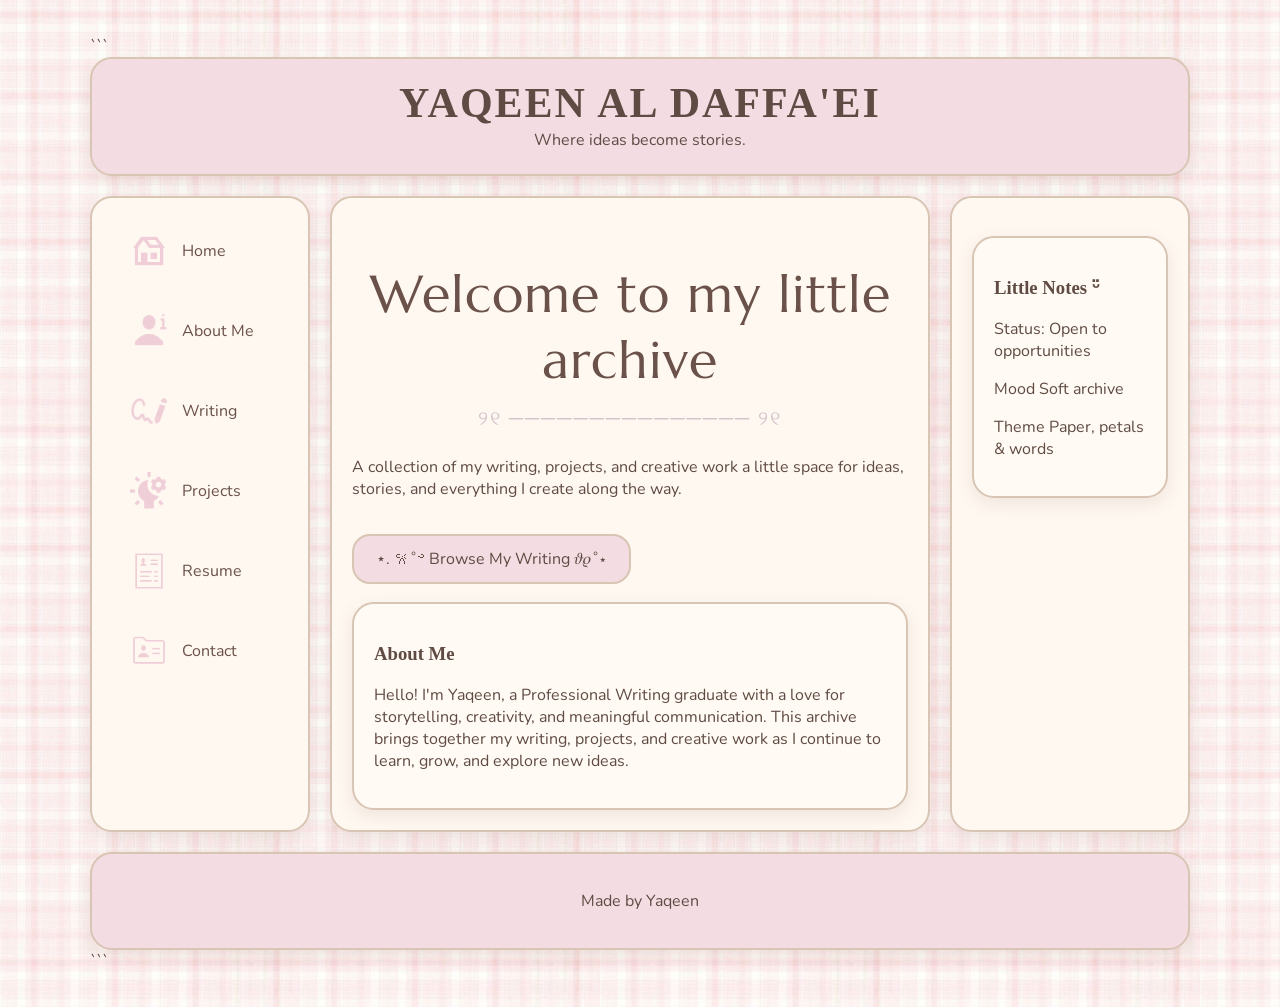
==== index.html @ eaf795b6 "Polish homepage content" ====
<!DOCTYPE html>

<html lang="en">
<head>
  <meta charset="UTF-8">
  <meta name="viewport" content="width=device-width, initial-scale=1.0">
  <title>Yaqeen's Archive</title>
 <link rel="stylesheet" href="style.css?v=9999">
<link rel="icon" type="image/png" href="icons/favicon.png?v=2">
</head>

<body>
  <div id="container">

```
<header>
  <h1>YAQEEN AL DAFFA'EI</h1>
  <p>Where ideas become stories.</p>
</header>

<div id="layout">

  <nav>

  <a href="index.html" class="nav-card">
  <img src="icons/home.png" alt="Home">
  <span>Home</span>
</a>

<a href="index.html#about" class="nav-card">
  <img src="icons/about.png" alt="About Me">
  <span>About Me</span>
</a>

<a href="writing.html" class="nav-card">
  <img src="icons/writing.png" alt="Writing">
  <span>Writing</span>
</a>

<a href="projects.html" class="nav-card">
  <img src="icons/projects.png" alt="Projects">
  <span>Projects</span>
</a>

<a href="resume.html" class="nav-card">
  <img src="icons/cv.png" alt="Resume">
  <span>Resume</span>
</a>

<a href="contact.html" class="nav-card">
  <img src="icons/contact.png" alt="Contact">
  <span>Contact</span>
</a>

</nav>

  <main>
    <section class="hero" id="home">
   <h2 class="fade-title">Welcome to my little archive</h2>
<p class="divider">୨୧ ─────────────── ୨୧</p>

      <p class="fade-text">
  A collection of my writing, projects, and creative work a little space for ideas, stories, and everything I create along the way.
</p>

     <a href="writing.html" class="main-button fade-button">⋆. 𐙚˚࿔ Browse My Writing 𝜗𝜚˚⋆</a>
    </section>

    <section class="card" id="about">
      <h3>About Me</h3>
      <p>
  Hello! I'm Yaqeen, a Professional Writing graduate with a love for storytelling, creativity, and meaningful communication. This archive brings together my writing, projects, and creative work as I continue to learn, grow, and explore new ideas.
</p>
    </section>
  </main>

  <aside>
  <div class="card">
<h3>Little Notes ᵕ̈</h3>
      <p>Status: Open to opportunities</p>

      <p>Mood
Soft archive</p>

      <p>Theme
Paper, petals & words</p>
    </div>
  </aside>

</div>

<footer>
  <p>Made by Yaqeen</p>
</footer>
```

  </div>
</body>
</html>
---- style.css ----
/* CSS is how you can add style to your website, such as colors, fonts, and positioning of your
   HTML content. To learn how to do something, just try searching Google for questions like
   "how to change link color." */
@import url('https://fonts.googleapis.com/css2?family=Marcellus&family=Nunito:wght@400;600;700&display=swap');
body {
  margin: 0;
 background-image: url("icons/background.jpg");
  background-repeat: repeat;
  background-size: 300px;
  background-color: #fffaf7;
  font-family: "Nunito", sans-serif;
  color: #5f4b43;
}

header h1,
h2,
h3  {
  font-family: "Cormorant Garamond", serif;
}

#container {
  width: 1100px;
  margin: 35px auto;
}

header, nav, main, aside, footer, .card {
background: #fff8f1;
  border: 2px solid #d8c5b4;
  border-radius: 22px;
  padding: 20px;
  box-shadow: 0 6px 18px rgba(120, 90, 70, 0.12);
}

header {
  text-align: center;
  background: #f4dce3;
  margin-bottom: 20px;
}

header h1 {
  margin: 0;
  font-size: 42px;
  letter-spacing: 2px;
}

header p {
    max-width: 700px;
    margin: 0 auto;
    line-height: 1.7;
}

#layout {
  display: grid;
  grid-template-columns: 220px 1fr 240px;
  gap: 20px;
}

.nav-card {
  display: flex;
  align-items: center;
  gap: 14px;

  background: transparent;

  border-radius: 18px;

  padding: 14px 18px;
  margin-bottom: 14px;

  text-decoration: none;
  color: #6a5149;

  transition: all 0.25s ease;
}

.nav-card:hover {
  background: rgba(244, 220, 227, 0.45);
  transform: translateX(5px);
}

.nav-card img {
  width: 38px;
  height: 38px;
  object-fit: contain;
}

.nav-card span .nav-card span {
  font-size: 20px;
  font-weight: 600;
}
.hero h2 {
    font-family: "Marcellus", serif;
      font-size: 52px;
    font-weight: normal;
    color: #6A5149;
    text-align: center;
    letter-spacing: 1px;
    margin-bottom: 8px;
}

.typewriter {
  width: 260px;
  max-width: 90%;
  margin-top: 15px;
}

.books {
  width: 100%;
  border-radius: 18px;
  margin-bottom: 15px;
}

.card {
  margin-top: 18px;
  background: #fffaf3;
}

footer {
  margin-top: 20px;
  text-align: center;
  background: #f4dce3;
}

@media (max-width: 900px) {
  #container {
    width: 92%;
  }

  #layout {
    grid-template-columns: 1fr;
  }
}.main-button {
  display: inline-block;
  margin-top: 18px;
  padding: 12px 22px;
  background: #f4dce3;
  color: #5f4b43;
  text-decoration: none;
  border: 2px solid #d8c5b4;
  border-radius: 18px;
  transition: 0.3s;
}

.main-button:hover {
  background: #ead0d8;
  transform: translateY(-3px);
}
.divider {
    text-align: center;
  color: #D5C2CB;
    font-size: 20px;
    letter-spacing: 2px;
    margin: 12px 0 24px;
}
.page {
  max-width: 900px;
  margin: 0 auto;
  padding: 60px 30px;
}

.writing-card {
    background: #fffdfb;
    border: 2px solid #d8c5b4;
    border-radius: 28px;
    padding: 40px;
    margin: 20px auto;
    max-width: 700px;
    box-shadow: 0 8px 20px rgba(120,90,70,.08);
    transition: .3s;
}

.writing-card:hover {
    transform: translateY(-4px);
}
.section-title{
    font-size:30px;
    margin-bottom:25px;
    color:#5f4b43;
}

.writing-card h3 {
    font-family: "Cormorant Garamond", serif;
    font-size: 42px;
    margin-top: 0;
    margin-bottom: 18px;
    color: #5f4b43;
}


.writing-card p {
    font-size: 17px;
    line-height: 1.8;
    color: #6b5a53;
 max-width:520px;}

.writing-card a {
  display: inline-block;
  margin-top: 15px;
  padding: 12px 22px;
  background: #f4dce3;
  color: #5f4b43;
  text-decoration: none;
  border: 2px solid #d8c5b4;
  border-radius: 18px;
  transition: 0.3s;
}

.writing-card a:hover {
  background: #ead0d8;
  transform: translateY(-3px);
text-align: left;}

.read-button {
    display: inline-block;
    padding: 12px 24px;
    background: #f4dce3;
    color: #5f4b43;
    text-decoration: none;
    border: 2px solid #d8c5b4;
    border-radius: 18px;
    font-weight: 600;
    transition: .3s;
}

.read-button:hover {
    background: #ead0d8;
}
.button-wrap {
    text-align: center;
   margin-top:18px;
}
.project-cover{
    width:100%;
    max-height:320px;
    object-fit:cover;

    border-radius:18px;
    border:2px solid #d8c5b4;
    margin-bottom:22px;
}
/* Soft page fade-in */
body {
  animation: softFadeIn 0.8s ease;
}

@keyframes softFadeIn {
  from {
    opacity: 0;
    transform: translateY(8px);
  }

  to {
    opacity: 1;
    transform: translateY(0);
  }
}

/* Softer card movement */
.card,
.writing-card {
  transition: transform 0.3s ease, box-shadow 0.3s ease;
}

.card:hover,
.writing-card:hover {
  transform: translateY(-4px);
  box-shadow: 0 10px 24px rgba(120, 90, 70, 0.16);
}

/* Softer buttons */
.main-button,
.read-button {
  transition: transform 0.3s ease, background 0.3s ease;
}

.main-button:hover,
.read-button:hover {
  transform: translateY(-3px);
}
/* Homepage staged animation */

.fade-title{
    animation: fadeUp .8s ease forwards;
}

.fade-text{
    opacity:0;
    animation: fadeUp .8s ease forwards;
    animation-delay:.35s;
}

.fade-button{
    opacity:0;
    animation: fadeUp .8s ease forwards;
    animation-delay:.7s;
}

@keyframes fadeUp{

from{
opacity:0;
transform:translateY(15px);
}

to{
opacity:1;
transform:translateY(0);
}

}
/* Custom soft cursor */
body,
a,
button,
.nav-card,
.main-button,
.read-button {
    cursor: url("icons/cursor.png%20(2).png") 8 8, auto;
}

/* Contact page */
.contact-card {
  text-align: left;
}

.contact-card h3 {
  margin-bottom: 18px;
}

.contact-card > p {
  margin-bottom: 28px;
}

.contact-details {
  margin: 24px 0 30px;
}

.contact-label {
  margin: 0 0 6px;
  font-weight: 700;
}

.contact-email {
  margin: 0;
  font-weight: 600;
}

.contact-card .button-wrap {
  justify-content: flex-start;
}
.contact-link {
  color: #6b5148;
  font-weight: 600;
  text-decoration: none;
}

.contact-link:hover {
  text-decoration: underline;
}
.contact-link {
  cursor: pointer !important;
}
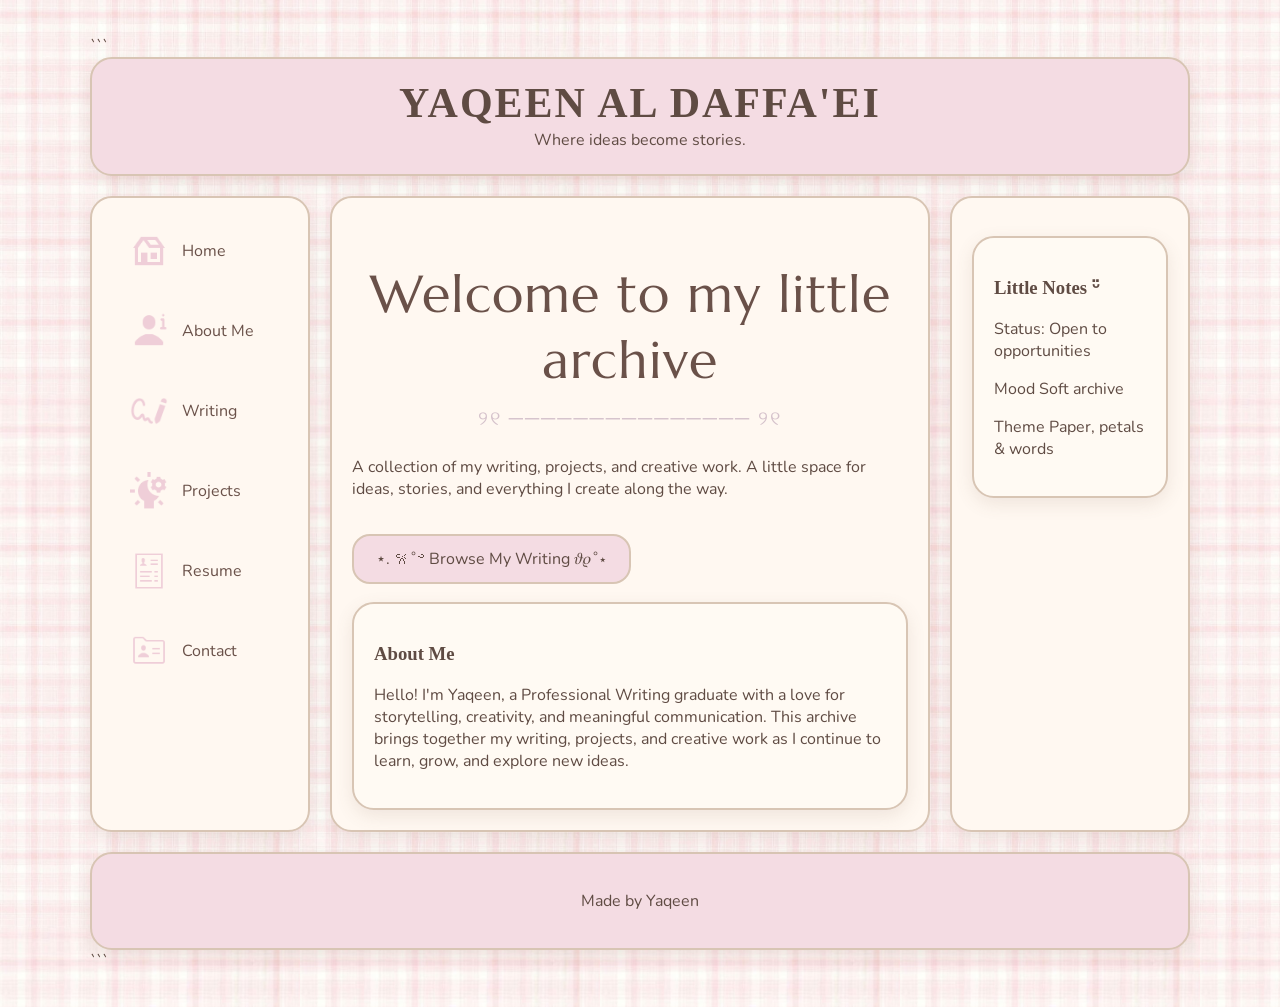
==== commit 22296ec4: "Update index.html" ====
--- a/index.html
+++ b/index.html
@@ -61,7 +61,7 @@
 <p class="divider">୨୧ ─────────────── ୨୧</p>
 
       <p class="fade-text">
-  A collection of my writing, projects, and creative work a little space for ideas, stories, and everything I create along the way.
+  A collection of my writing, projects, and creative work. A little space for ideas, stories, and everything I create along the way.
 </p>
 
      <a href="writing.html" class="main-button fade-button">⋆. 𐙚˚࿔ Browse My Writing 𝜗𝜚˚⋆</a>
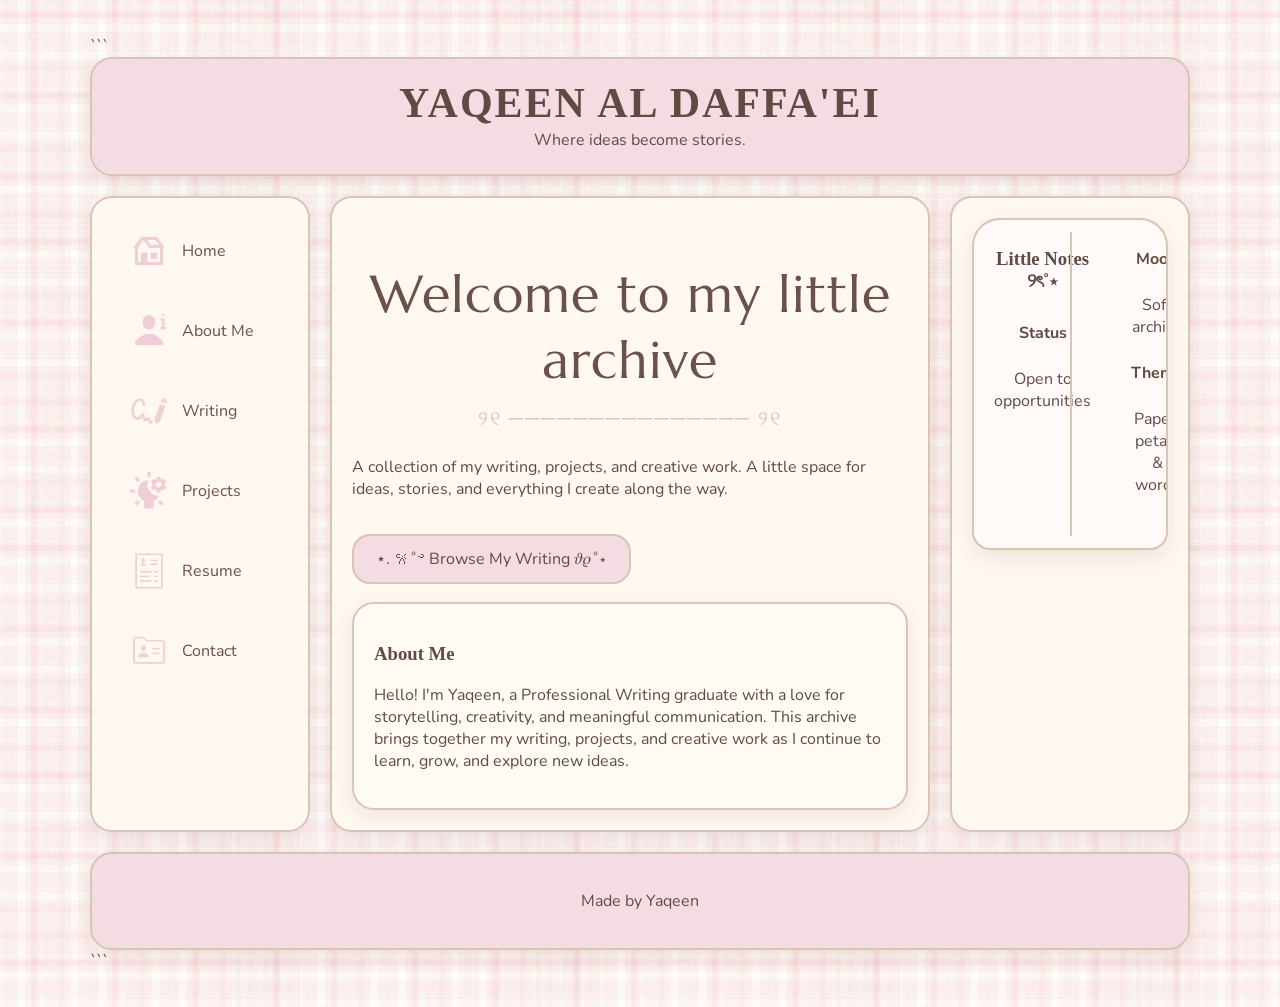
==== commit cf5fbe2c: "Add open book notes" ====
--- a/index.html
+++ b/index.html
@@ -76,17 +76,25 @@
   </main>
 
   <aside>
-  <div class="card">
-<h3>Little Notes ᵕ̈</h3>
-      <p>Status: Open to opportunities</p>
+  <div class="book-notes">
 
-      <p>Mood
-Soft archive</p>
+    <div class="book-page left-page">
+      <h3>Little Notes ୨ৎ˚⋆</h3>
 
-      <p>Theme
-Paper, petals & words</p>
+      <p class="note-label">Status</p>
+      <p>Open to opportunities</p>
     </div>
-  </aside>
+
+    <div class="book-page right-page">
+      <p class="note-label">Mood</p>
+      <p>Soft archive</p>
+
+      <p class="note-label">Theme</p>
+      <p>Paper, petals & words</p>
+    </div>
+
+  </div>
+</aside>
 
 </div>
 
--- a/style.css
+++ b/style.css
@@ -359,4 +359,57 @@
 }
 .contact-link {
   cursor: pointer !important;
+}
+
+/* Open book - Little Notes */
+
+.book-notes {
+  display: grid;
+  grid-template-columns: 1fr 1fr;
+  position: relative;
+  background: #fffaf7;
+  border: 2px solid #d8c5b4;
+  border-radius: 28px 28px 18px 18px;
+  box-shadow: 0 8px 20px rgba(120, 90, 70, 0.12);
+  overflow: hidden;
+}
+
+.book-notes::after {
+  content: "";
+  position: absolute;
+  top: 12px;
+  bottom: 12px;
+  left: 50%;
+  width: 2px;
+  background: #d8c5b4;
+}
+
+.book-page {
+  padding: 28px 20px;
+  min-height: 250px;
+}
+
+.left-page {
+  text-align: center;
+  border-radius: 28px 0 0 18px;
+}
+
+.right-page {
+  text-align: center;
+  border-radius: 0 28px 18px 0;
+}
+
+.book-page h3 {
+  margin-top: 0;
+  margin-bottom: 30px;
+}
+
+.note-label {
+  font-weight: bold;
+  margin: 0 0 6px;
+}
+
+.book-page p {
+  margin-top: 0;
+  margin-bottom: 24px;
 }
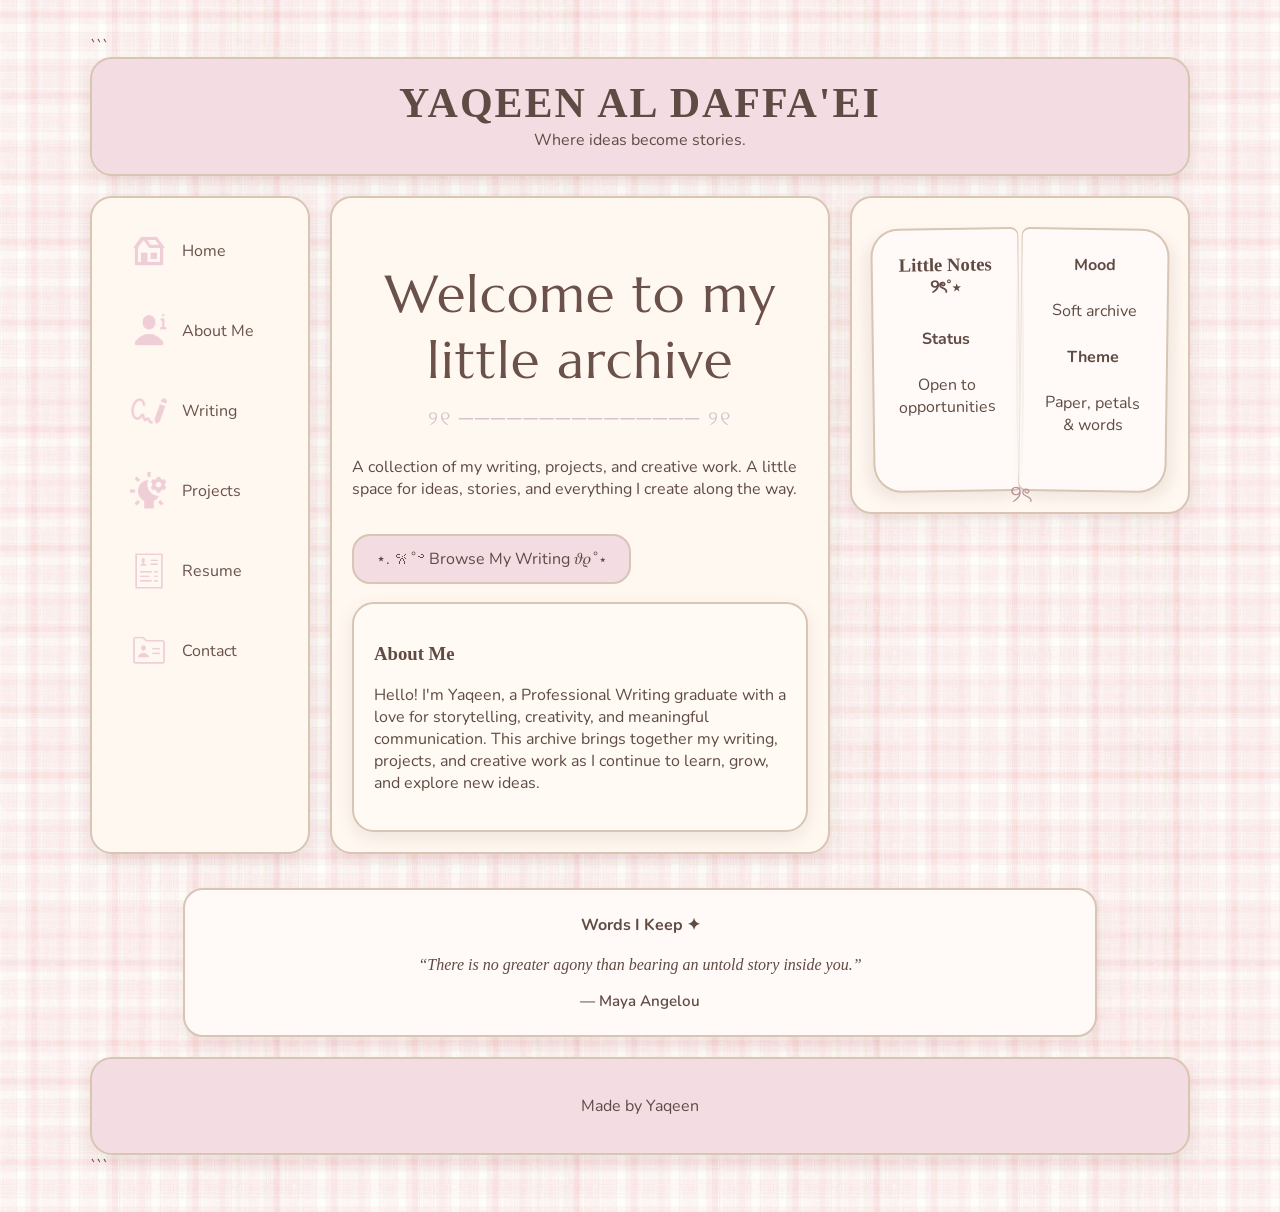
==== commit ebb9faa0: "Add quote card" ====
--- a/index.html
+++ b/index.html
@@ -97,7 +97,15 @@
 </aside>
 
 </div>
+<div class="quote-card">
+  <p class="quote-title">Words I Keep ✦</p>
 
+  <blockquote id="quote-text">
+    “There is no greater agony than bearing an untold story inside you.”
+  </blockquote>
+
+  <p id="quote-author">— Maya Angelou</p>
+</div>
 <footer>
   <p>Made by Yaqeen</p>
 </footer>
--- a/style.css
+++ b/style.css
@@ -51,7 +51,7 @@
 
 #layout {
   display: grid;
-  grid-template-columns: 220px 1fr 240px;
+  grid-template-columns: 220px 1fr 340px;
   gap: 20px;
 }
 
@@ -412,4 +412,123 @@
 .book-page p {
   margin-top: 0;
   margin-bottom: 24px;
+}
+/* Make Little Notes look like an open book */
+
+.book-notes {
+  overflow: visible;
+  border-radius: 8px 22px 22px 8px;
+  background: transparent;
+  border: none;
+  box-shadow: none;
+  gap: 0;
+}
+
+.book-page {
+  background: #fffaf7;
+  border: 2px solid #d8c5b4;
+ min-height: 180px;
+  position: relative;
+}
+
+.left-page {
+  border-radius: 28px 8px 8px 28px;
+  border-right: 1px solid #d8c5b4;
+  box-shadow: -6px 7px 14px rgba(120, 90, 70, 0.10);
+}
+
+.right-page {
+  border-radius: 8px 28px 28px 8px;
+  border-left: 1px solid #d8c5b4;
+  box-shadow: 6px 7px 14px rgba(120, 90, 70, 0.10);
+}
+
+/* center fold */
+.book-notes::after {
+  content: "";
+  position: absolute;
+  top: 8px;
+  bottom: 8px;
+  left: 50%;
+  width: 8px;
+  transform: translateX(-50%);
+  background: linear-gradient(
+    to right,
+    rgba(120, 90, 70, 0.08),
+    rgba(255, 250, 247, 0.7),
+    rgba(120, 90, 70, 0.08)
+  );
+  border-radius: 50%;
+  pointer-events: none;
+}
+.book-notes {
+  margin-top: 10px;
+}
+
+.book-page {
+  padding: 24px 18px 30px;
+}
+
+.left-page {
+  transform: rotate(-0.8deg);
+}
+
+.right-page {
+  transform: rotate(0.8deg);
+}
+
+.book-notes::before {
+  content: "୨ৎ";
+  position: absolute;
+  bottom: -18px;
+  left: 50%;
+  transform: translateX(-50%);
+  font-size: 24px;
+  color: #b98f9a;
+  z-index: 5;
+}
+aside {
+  align-self: start;
+}
+/* Rotating quote card */
+
+.quote-card {
+  width: 78%;
+  margin: 34px auto 0;
+  padding: 24px 26px;
+  text-align: center;
+
+  background: #fffaf7;
+  border: 2px solid #d8c5b4;
+  border-radius: 20px;
+
+  box-shadow: 0 6px 16px rgba(120, 90, 70, 0.10);
+}
+
+.quote-title {
+  margin: 0 0 16px;
+  font-weight: 700;
+}
+
+#quote-text {
+  margin: 0;
+  font-family: Georgia, serif;
+  font-style: italic;
+  line-height: 1.6;
+}
+
+#quote-author {
+  margin: 14px 0 0;
+  font-size: 0.95rem;
+  font-weight: 600;
+}
+
+.quote-fade {
+  opacity: 0;
+  transition: opacity 0.6s ease;
+}
+
+.quote-show {
+  opacity: 1;
+  transition: opacity 0.6s ease;
 }
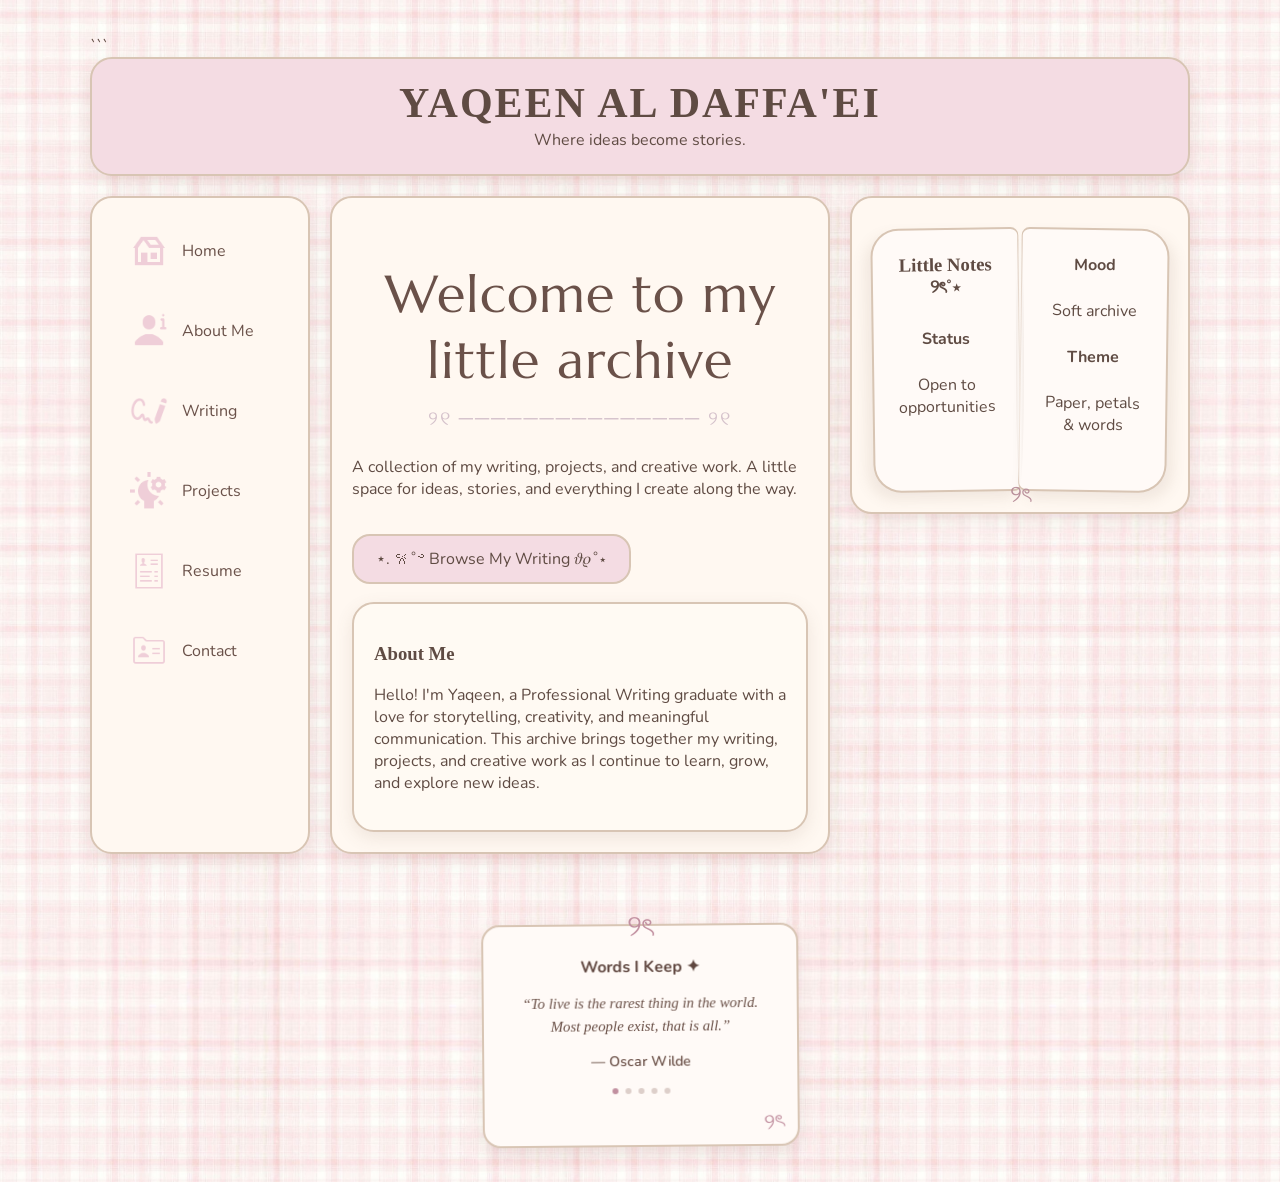
==== commit e4bfef05: "Style quote card" ====
--- a/index.html
+++ b/index.html
@@ -97,20 +97,28 @@
 </aside>
 
 </div>
-<div class="quote-card">
-  <p class="quote-title">Words I Keep ✦</p>
+<div class="quote-card-wrap">
+  <div class="quote-card">
+    <div class="quote-bow">୨ৎ</div>
 
-  <blockquote id="quote-text">
-    “There is no greater agony than bearing an untold story inside you.”
-  </blockquote>
+    <p class="quote-title">Words I Keep ✦</p>
 
-  <p id="quote-author">— Maya Angelou</p>
+    <blockquote id="quote-text">
+      “To live is the rarest thing in the world. Most people exist, that is all.”
+    </blockquote>
+
+    <p id="quote-author">— Oscar Wilde</p>
+
+    <div class="quote-dots">
+      <span class="active"></span>
+      <span></span>
+      <span></span>
+      <span></span>
+      <span></span>
+    </div>
+
+    <div class="quote-bow-bottom">୨ৎ</div>
+  </div>
 </div>
-<footer>
-  <p>Made by Yaqeen</p>
-</footer>
-```
-
-  </div>
 </body>
 </html>
--- a/style.css
+++ b/style.css
@@ -492,43 +492,108 @@
 }
 /* Rotating quote card */
 
+/* Small quote card under Little Notes */
+
+.quote-card-wrap {
+  width: 100%;
+  display: flex;
+  justify-content: center;
+  margin-top: 70px;
+}
+
 .quote-card {
-  width: 78%;
-  margin: 34px auto 0;
-  padding: 24px 26px;
+  position: relative;
+
+  width: 265px;
+  min-height: 165px;
+
+  padding: 30px 24px 24px;
+
   text-align: center;
 
   background: #fffaf7;
   border: 2px solid #d8c5b4;
-  border-radius: 20px;
-
-  box-shadow: 0 6px 16px rgba(120, 90, 70, 0.10);
+  border-radius: 18px;
+
+  box-shadow: 0 7px 16px rgba(120, 90, 70, 0.12);
+
+  transform: rotate(-0.5deg);
 }
 
 .quote-title {
-  margin: 0 0 16px;
+  margin: 0 0 14px;
+
   font-weight: 700;
+  font-size: 1rem;
+
+  color: #5f463f;
 }
 
 #quote-text {
   margin: 0;
+
   font-family: Georgia, serif;
   font-style: italic;
-  line-height: 1.6;
+
+  font-size: 0.93rem;
+  line-height: 1.55;
+
+  color: #6b5148;
 }
 
 #quote-author {
   margin: 14px 0 0;
-  font-size: 0.95rem;
+
+  font-size: 0.88rem;
   font-weight: 600;
-}
-
-.quote-fade {
-  opacity: 0;
-  transition: opacity 0.6s ease;
-}
-
-.quote-show {
-  opacity: 1;
-  transition: opacity 0.6s ease;
+
+  color: #6b5148;
+}
+
+/* Bow at the top */
+.quote-bow {
+  position: absolute;
+  top: -20px;
+  left: 50%;
+
+  transform: translateX(-50%);
+
+  font-size: 30px;
+  color: #c18f9f;
+}
+
+/* Small decorative bow */
+.quote-bow-bottom {
+  position: absolute;
+
+  right: 14px;
+  bottom: 8px;
+
+  font-size: 22px;
+
+  color: #c18f9f;
+  transform: rotate(-10deg);
+}
+
+/* Quote indicator dots */
+
+.quote-dots {
+  display: flex;
+  justify-content: center;
+  gap: 7px;
+
+  margin-top: 17px;
+}
+
+.quote-dots span {
+  width: 6px;
+  height: 6px;
+
+  border-radius: 50%;
+
+  background: #ddcfca;
+}
+
+.quote-dots span.active {
+  background: #c18f9f;
 }
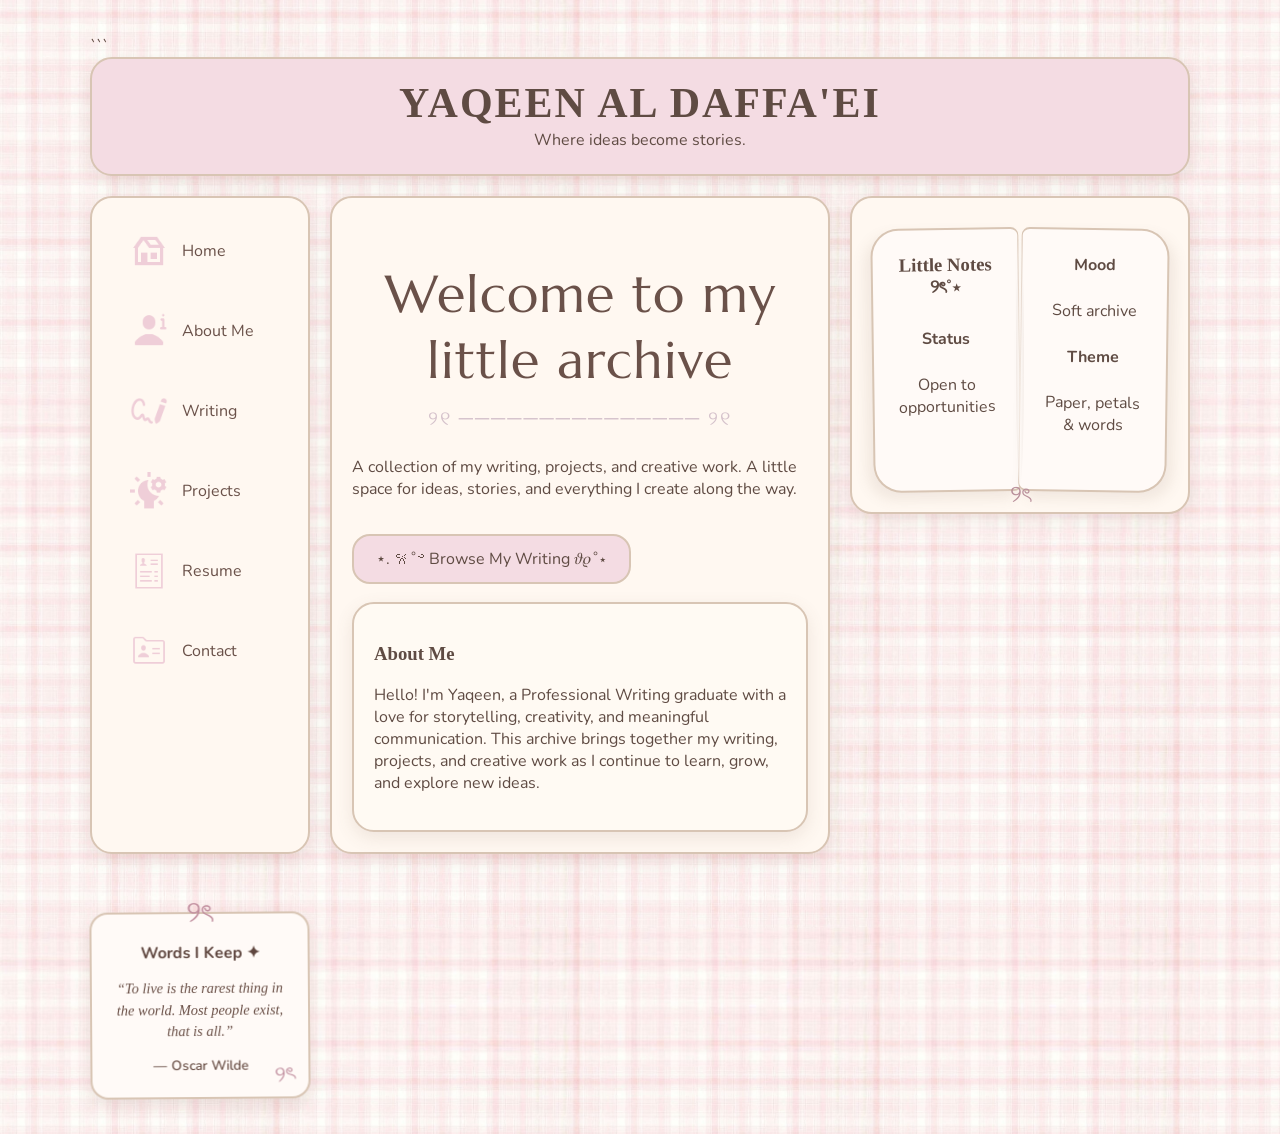
==== commit 025d0e5f: "Position quote under book" ====
--- a/index.html
+++ b/index.html
@@ -96,29 +96,26 @@
   </div>
 </aside>
 
-</div>
 <div class="quote-card-wrap">
-  <div class="quote-card">
-    <div class="quote-bow">୨ৎ</div>
 
-    <p class="quote-title">Words I Keep ✦</p>
+    <div class="quote-card">
 
-    <blockquote id="quote-text">
-      “To live is the rarest thing in the world. Most people exist, that is all.”
-    </blockquote>
+      <div class="quote-bow">୨ৎ</div>
 
-    <p id="quote-author">— Oscar Wilde</p>
+      <p class="quote-title">Words I Keep ✦</p>
 
-    <div class="quote-dots">
-      <span class="active"></span>
-      <span></span>
-      <span></span>
-      <span></span>
-      <span></span>
+      <blockquote id="quote-text">
+        “To live is the rarest thing in the world. Most people exist, that is all.”
+      </blockquote>
+
+      <p id="quote-author">— Oscar Wilde</p>
+
+      <div class="quote-bow-bottom">୨ৎ</div>
+
     </div>
 
-    <div class="quote-bow-bottom">୨ৎ</div>
   </div>
-</div>
+
+</aside>
 </body>
 </html>
--- a/style.css
+++ b/style.css
@@ -596,4 +596,93 @@
 
 .quote-dots span.active {
   background: #c18f9f;
+}
+/* Words I Keep — small card under the book */
+
+.quote-card-wrap {
+  width: 100%;
+  display: flex;
+  justify-content: center;
+
+  /* distance underneath the book */
+  margin-top: 38px;
+}
+
+.quote-card {
+  position: relative;
+
+  width: 270px;
+  min-height: 150px;
+  box-sizing: border-box;
+
+  padding: 28px 24px 22px;
+
+  background: #fffaf7;
+  border: 2px solid #d8c5b4;
+  border-radius: 18px;
+
+  text-align: center;
+
+  box-shadow: 0 7px 16px rgba(120, 90, 70, 0.12);
+
+  /* tiny handmade-paper tilt */
+  transform: rotate(-0.4deg);
+}
+
+
+/* Words I Keep title */
+
+.quote-title {
+  margin: 0 0 14px;
+
+  color: #5f463f;
+  font-size: 1rem;
+  font-weight: 700;
+}
+
+
+/* Quote */
+
+#quote-text {
+  margin: 0;
+
+  color: #6b5148;
+
+  font-family: Georgia, serif;
+  font-size: 0.9rem;
+  font-style: italic;
+  line-height: 1.5;
+}
+
+
+/* Author */
+
+#quote-author {
+  margin: 13px 0 0;
+
+  color: #6b5148;
+
+  font-size: 0.85rem;
+  font-weight: 600;
+}
+
+
+/* Bow sitting above the card */
+
+.quote-bow {
+  position: absolute;
+
+  top: -22px;
+  left: 50%;
+
+  transform: translateX(-50%);
+
+  color: #c18f9f;
+  font-size: 30px;
+}
+
+/* REMOVE the old quote dots */
+
+.quote-dots {
+  display: none;
 }
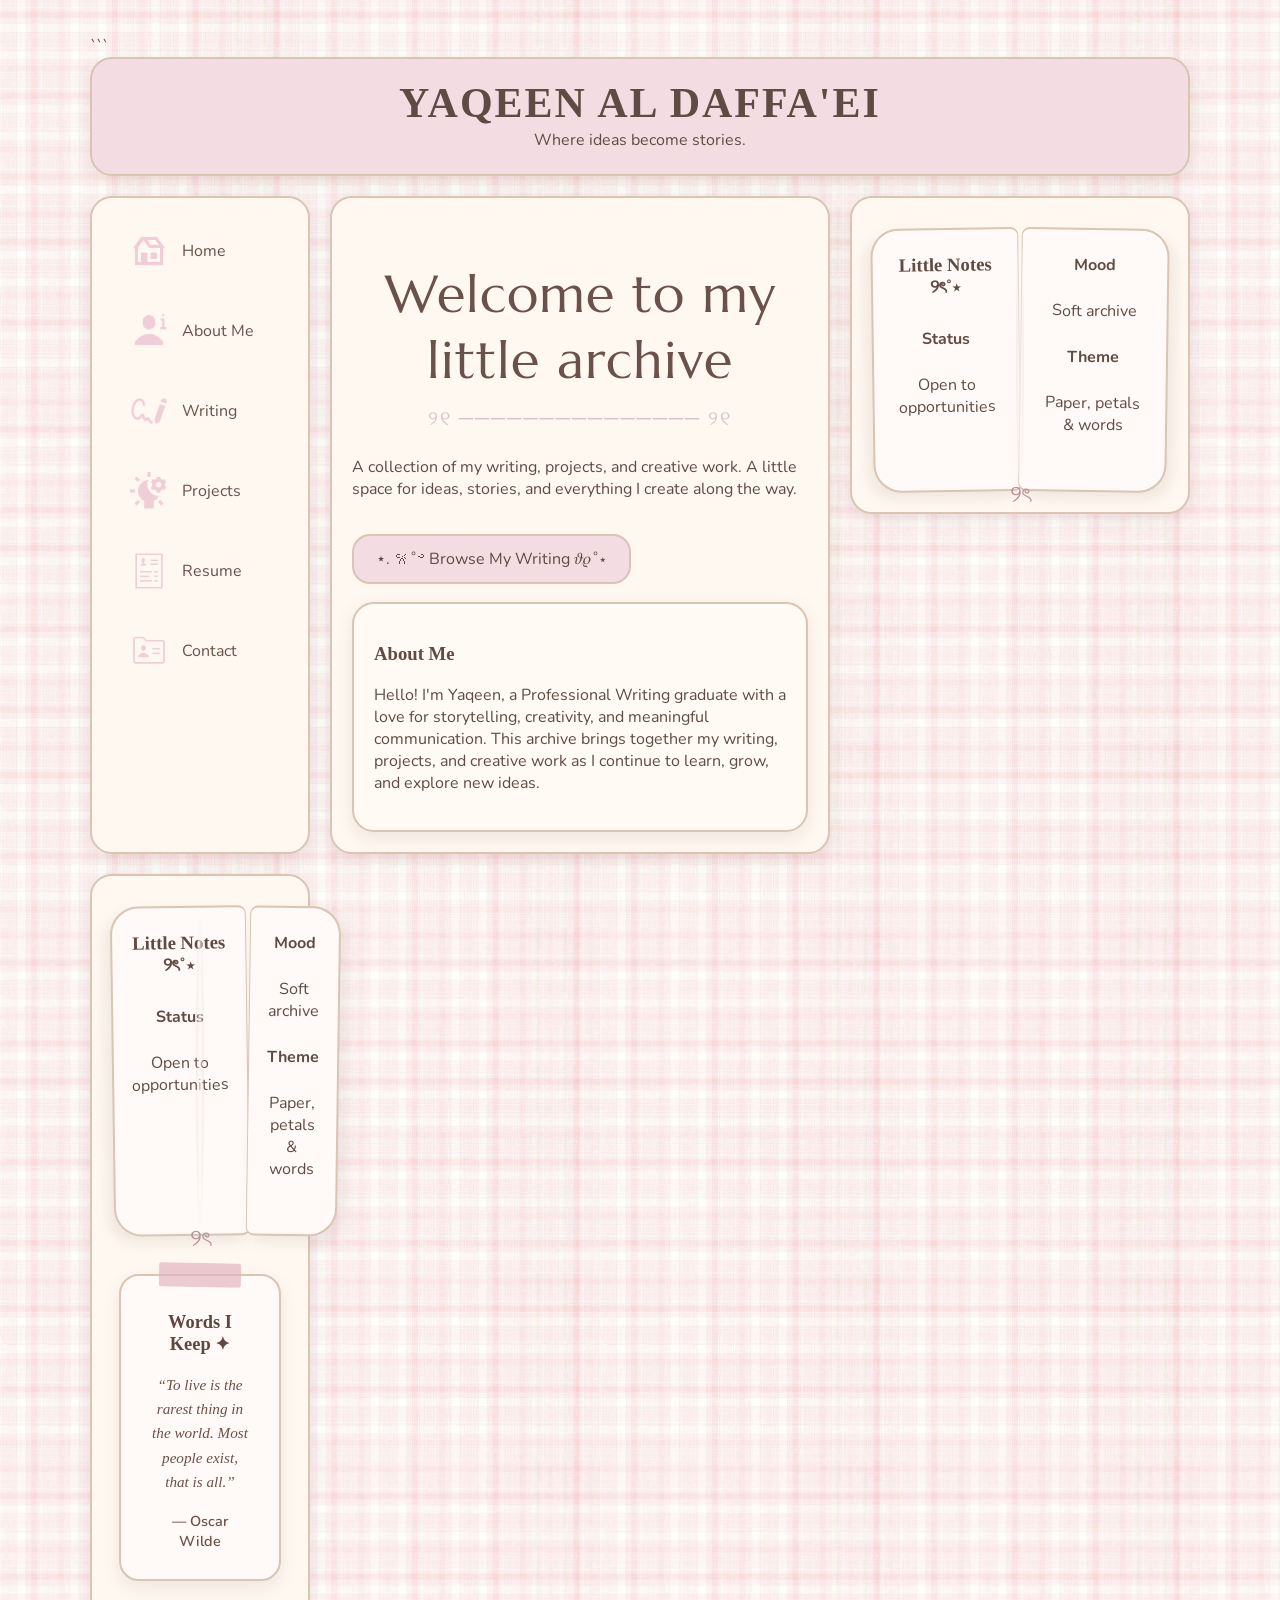
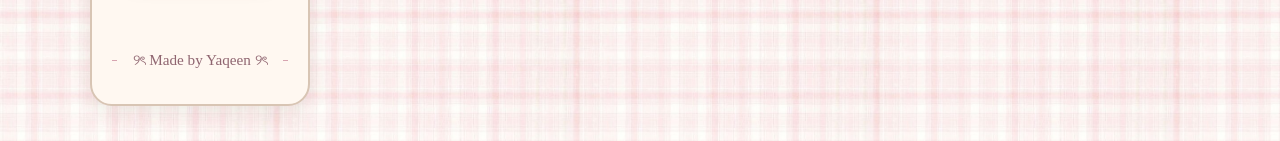
==== commit 1263a935: "Refine homepage layout" ====
--- a/index.html
+++ b/index.html
@@ -96,26 +96,50 @@
   </div>
 </aside>
 
-<div class="quote-card-wrap">
+<aside class="home-aside">
 
-    <div class="quote-card">
+  <!-- Little Notes Book -->
+  <div class="book-notes">
 
-      <div class="quote-bow">୨ৎ</div>
+    <div class="book-page left-page">
+      <h3>Little Notes ୨ৎ˚⋆</h3>
 
-      <p class="quote-title">Words I Keep ✦</p>
+      <p class="note-label">Status</p>
+      <p>Open to opportunities</p>
+    </div>
 
-      <blockquote id="quote-text">
-        “To live is the rarest thing in the world. Most people exist, that is all.”
-      </blockquote>
+    <div class="book-page right-page">
+      <p class="note-label">Mood</p>
+      <p>Soft archive</p>
 
-      <p id="quote-author">— Oscar Wilde</p>
-
-      <div class="quote-bow-bottom">୨ৎ</div>
-
+      <p class="note-label">Theme</p>
+      <p>Paper, petals & words</p>
     </div>
 
   </div>
 
+
+  <!-- Words I Keep -->
+  <div class="quote-card">
+
+    <div class="quote-tape"></div>
+
+    <p class="quote-title">Words I Keep ✦</p>
+
+    <blockquote id="quote-text">
+      “To live is the rarest thing in the world. Most people exist, that is all.”
+    </blockquote>
+
+    <p id="quote-author">— Oscar Wilde</p>
+
+  </div>
+<footer class="made-by">
+  <span></span>
+
+  <p>୨ৎ Made by Yaqeen ୨ৎ</p>
+
+  <span></span>
+</footer>
 </aside>
 </body>
 </html>
--- a/style.css
+++ b/style.css
@@ -490,199 +490,134 @@
 aside {
   align-self: start;
 }
-/* Rotating quote card */
-
-/* Small quote card under Little Notes */
-
-.quote-card-wrap {
-  width: 100%;
-  display: flex;
-  justify-content: center;
-  margin-top: 70px;
-}
-
-.quote-card {
+/* =========================
+   HOMEPAGE RIGHT SIDE
+   ========================= */
+
+.home-aside {
+  align-self: start;
+}
+
+
+/* Quote card directly under the book */
+
+.home-aside .quote-card {
   position: relative;
 
-  width: 265px;
-  min-height: 165px;
-
-  padding: 30px 24px 24px;
-
-  text-align: center;
+  width: 92%;
+  min-height: 185px;
+  box-sizing: border-box;
+
+  margin: 38px auto 0;
+  padding: 36px 28px 28px;
 
   background: #fffaf7;
   border: 2px solid #d8c5b4;
-  border-radius: 18px;
-
-  box-shadow: 0 7px 16px rgba(120, 90, 70, 0.12);
-
-  transform: rotate(-0.5deg);
-}
+  border-radius: 20px;
+
+  text-align: center;
+
+  box-shadow: 0 7px 18px rgba(120, 90, 70, 0.11);
+}
+
+
+/* Little pink tape */
+
+.quote-tape {
+  position: absolute;
+
+  width: 82px;
+  height: 24px;
+
+  top: -13px;
+  left: 50%;
+
+  transform: translateX(-50%) rotate(1deg);
+
+  background: rgba(225, 177, 190, 0.65);
+  border-radius: 2px;
+}
+
+
+/* Title */
 
 .quote-title {
-  margin: 0 0 14px;
-
-  font-weight: 700;
-  font-size: 1rem;
+  margin: 0 0 18px;
 
   color: #5f463f;
-}
+
+  font-family: Georgia, serif;
+  font-size: 1.15rem;
+  font-weight: bold;
+}
+
+
+/* Quote */
 
 #quote-text {
+  margin: 0 auto;
+
+  color: #6b5148;
+
+  font-family: Georgia, serif;
+  font-size: 0.95rem;
+  font-style: italic;
+  line-height: 1.6;
+}
+
+
+/* Author */
+
+#quote-author {
+  margin: 17px 0 0;
+
+  color: #6b5148;
+
+  font-size: 0.9rem;
+  font-weight: 600;
+}
+
+
+/* Remove anything left from old quote design */
+
+.quote-bow-bottom,
+.quote-dots,
+.quote-bow {
+  display: none;
+}
+/* Made by Yaqeen footer */
+
+.made-by {
+  display: flex;
+  align-items: center;
+  justify-content: center;
+  gap: 16px;
+
+  width: 100%;
+  box-sizing: border-box;
+
+  margin-top: 55px;
+  padding: 15px 0;
+
+  background: transparent;
+  border: none;
+  box-shadow: none;
+}
+
+.made-by p {
   margin: 0;
 
+  color: #8f6570;
+
   font-family: Georgia, serif;
-  font-style: italic;
-
-  font-size: 0.93rem;
-  line-height: 1.55;
-
-  color: #6b5148;
-}
-
-#quote-author {
-  margin: 14px 0 0;
-
-  font-size: 0.88rem;
-  font-weight: 600;
-
-  color: #6b5148;
-}
-
-/* Bow at the top */
-.quote-bow {
-  position: absolute;
-  top: -20px;
-  left: 50%;
-
-  transform: translateX(-50%);
-
-  font-size: 30px;
-  color: #c18f9f;
-}
-
-/* Small decorative bow */
-.quote-bow-bottom {
-  position: absolute;
-
-  right: 14px;
-  bottom: 8px;
-
-  font-size: 22px;
-
-  color: #c18f9f;
-  transform: rotate(-10deg);
-}
-
-/* Quote indicator dots */
-
-.quote-dots {
-  display: flex;
-  justify-content: center;
-  gap: 7px;
-
-  margin-top: 17px;
-}
-
-.quote-dots span {
-  width: 6px;
-  height: 6px;
-
-  border-radius: 50%;
-
-  background: #ddcfca;
-}
-
-.quote-dots span.active {
-  background: #c18f9f;
-}
-/* Words I Keep — small card under the book */
-
-.quote-card-wrap {
-  width: 100%;
-  display: flex;
-  justify-content: center;
-
-  /* distance underneath the book */
-  margin-top: 38px;
-}
-
-.quote-card {
-  position: relative;
-
-  width: 270px;
-  min-height: 150px;
-  box-sizing: border-box;
-
-  padding: 28px 24px 22px;
-
-  background: #fffaf7;
-  border: 2px solid #d8c5b4;
-  border-radius: 18px;
-
-  text-align: center;
-
-  box-shadow: 0 7px 16px rgba(120, 90, 70, 0.12);
-
-  /* tiny handmade-paper tilt */
-  transform: rotate(-0.4deg);
-}
-
-
-/* Words I Keep title */
-
-.quote-title {
-  margin: 0 0 14px;
-
-  color: #5f463f;
-  font-size: 1rem;
-  font-weight: 700;
-}
-
-
-/* Quote */
-
-#quote-text {
-  margin: 0;
-
-  color: #6b5148;
-
-  font-family: Georgia, serif;
-  font-size: 0.9rem;
-  font-style: italic;
-  line-height: 1.5;
-}
-
-
-/* Author */
-
-#quote-author {
-  margin: 13px 0 0;
-
-  color: #6b5148;
-
-  font-size: 0.85rem;
-  font-weight: 600;
-}
-
-
-/* Bow sitting above the card */
-
-.quote-bow {
-  position: absolute;
-
-  top: -22px;
-  left: 50%;
-
-  transform: translateX(-50%);
-
-  color: #c18f9f;
-  font-size: 30px;
-}
-
-/* REMOVE the old quote dots */
-
-.quote-dots {
-  display: none;
+  font-size: 0.95rem;
+
+  white-space: nowrap;
+}
+
+.made-by span {
+  height: 1px;
+  flex: 1;
+
+  background: #d7a5b1;
 }
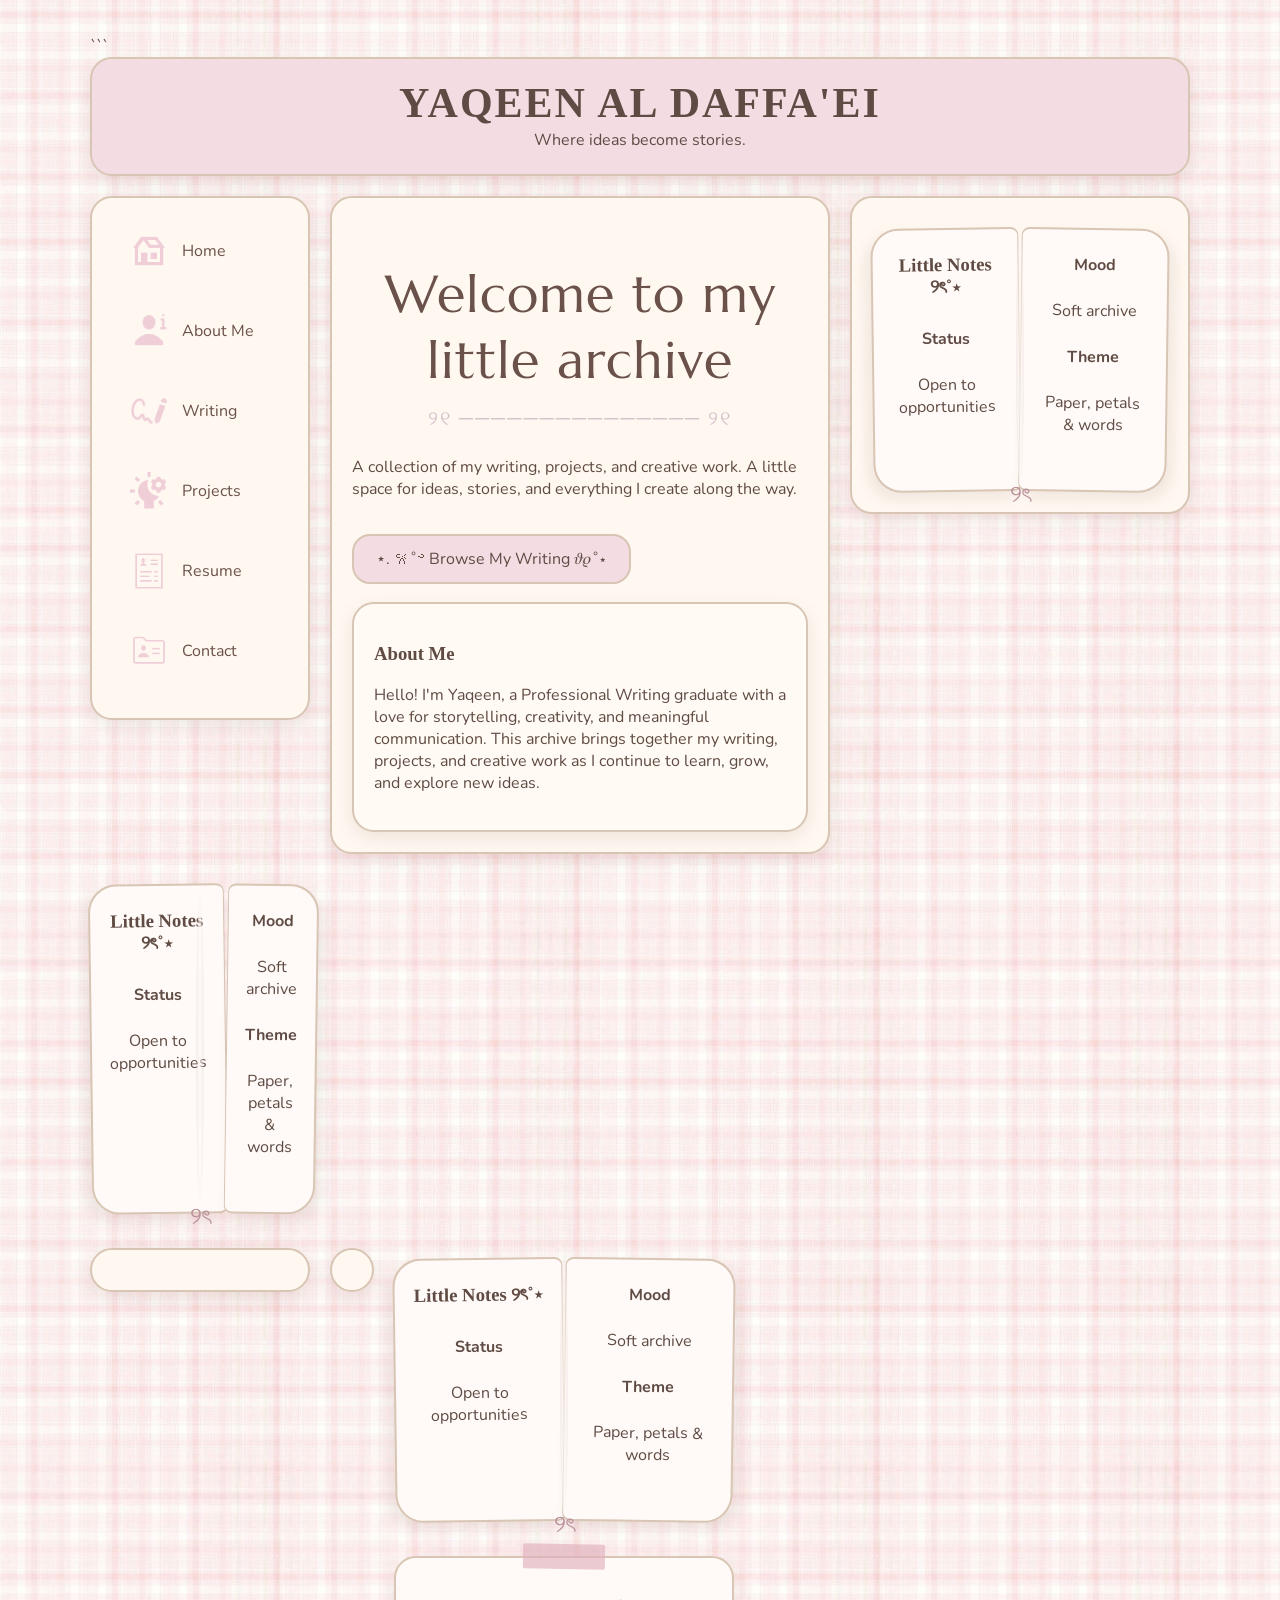
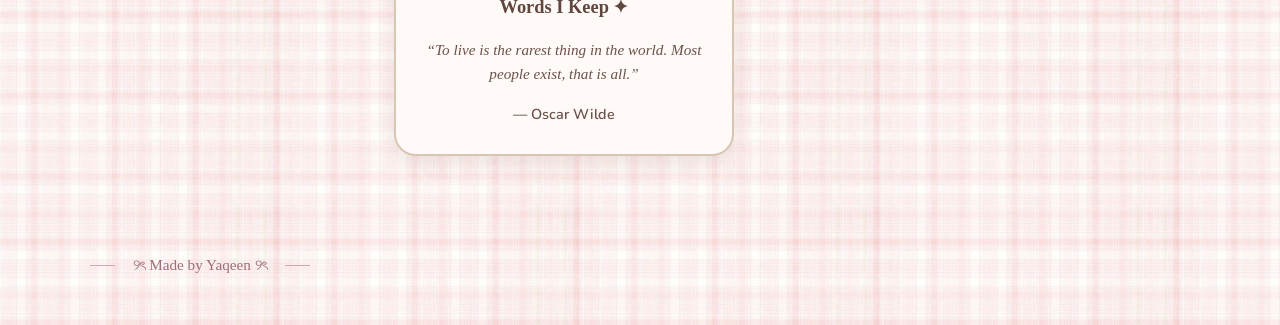
==== commit fb0618f7: "Fix homepage layout" ====
--- a/index.html
+++ b/index.html
@@ -119,27 +119,69 @@
   </div>
 
 
-  <!-- Words I Keep -->
-  <div class="quote-card">
+  <div id="layout">
 
-    <div class="quote-tape"></div>
+  <!-- your existing left navigation -->
+  <nav>
+    <!-- KEEP YOUR CURRENT NAV CONTENT -->
+  </nav>
 
-    <p class="quote-title">Words I Keep ✦</p>
 
-    <blockquote id="quote-text">
-      “To live is the rarest thing in the world. Most people exist, that is all.”
-    </blockquote>
+  <!-- your existing middle section -->
+  <main>
+    <!-- KEEP YOUR CURRENT WELCOME / BUTTON / ABOUT ME -->
+  </main>
 
-    <p id="quote-author">— Oscar Wilde</p>
 
-  </div>
+  <!-- RIGHT SIDE -->
+  <aside class="home-aside">
+
+    <!-- OPEN BOOK -->
+    <div class="book-notes">
+
+      <div class="book-page left-page">
+        <h3>Little Notes ୨ৎ˚⋆</h3>
+
+        <p class="note-label">Status</p>
+        <p>Open to opportunities</p>
+      </div>
+
+      <div class="book-page right-page">
+        <p class="note-label">Mood</p>
+        <p>Soft archive</p>
+
+        <p class="note-label">Theme</p>
+        <p>Paper, petals &amp; words</p>
+      </div>
+
+    </div>
+
+
+    <!-- QUOTE CARD -->
+    <div class="quote-card">
+
+      <div class="quote-tape"></div>
+
+      <p class="quote-title">Words I Keep ✦</p>
+
+      <blockquote id="quote-text">
+        “To live is the rarest thing in the world. Most people exist, that is all.”
+      </blockquote>
+
+      <p id="quote-author">— Oscar Wilde</p>
+
+    </div>
+
+  </aside>
+
+</div>
+
+
+<!-- THIS MUST BE OUTSIDE #layout -->
 <footer class="made-by">
   <span></span>
-
   <p>୨ৎ Made by Yaqeen ୨ৎ</p>
-
   <span></span>
 </footer>
-</aside>
 </body>
 </html>
--- a/style.css
+++ b/style.css
@@ -620,4 +620,180 @@
   flex: 1;
 
   background: #d7a5b1;
+}
+/* ========================================
+   HOMEPAGE FINAL RIGHT COLUMN
+   ======================================== */
+
+#layout {
+  display: grid;
+  grid-template-columns: 220px 1fr 340px;
+  gap: 20px;
+  align-items: start;
+}
+
+
+/* Remove the giant default aside card */
+.home-aside {
+  background: transparent !important;
+  border: none !important;
+  border-radius: 0 !important;
+  box-shadow: none !important;
+  padding: 0 !important;
+
+  display: flex;
+  flex-direction: column;
+
+  width: 100%;
+  align-self: start;
+
+  gap: 34px;
+}
+
+
+/* ========================================
+   QUOTE CARD
+   ======================================== */
+
+.home-aside .quote-card {
+  position: relative;
+
+  width: 100%;
+  min-height: 190px;
+
+  box-sizing: border-box;
+
+  margin: 0;
+
+  padding: 38px 30px 30px;
+
+  background: #fffaf7;
+
+  border: 2px solid #d8c5b4;
+  border-radius: 22px;
+
+  text-align: center;
+
+  box-shadow: 0 7px 18px rgba(120, 90, 70, 0.11);
+
+  transform: none;
+}
+
+
+/* Pink tape */
+
+.quote-tape {
+  position: absolute;
+
+  top: -14px;
+  left: 50%;
+
+  width: 82px;
+  height: 25px;
+
+  transform: translateX(-50%) rotate(1deg);
+
+  background: rgba(225, 177, 190, 0.65);
+
+  border-radius: 2px;
+}
+
+
+/* Quote heading */
+
+.quote-title {
+  margin: 0 0 20px;
+
+  font-family: Georgia, serif;
+  font-size: 1.15rem;
+  font-weight: 700;
+
+  color: #5f463f;
+}
+
+
+/* Quote */
+
+#quote-text {
+  margin: 0 auto;
+
+  font-family: Georgia, serif;
+  font-size: 0.95rem;
+  font-style: italic;
+
+  line-height: 1.6;
+
+  color: #6b5148;
+}
+
+
+/* Author */
+
+#quote-author {
+  margin: 18px 0 0;
+
+  font-size: 0.9rem;
+  font-weight: 600;
+
+  color: #6b5148;
+}
+
+
+/* Kill old decorations */
+.quote-card-wrap,
+.quote-bow,
+.quote-bow-bottom,
+.quote-dots {
+  display: none !important;
+}
+
+
+/* ========================================
+   MADE BY YAQEEN — LAST THING ON PAGE
+   ======================================== */
+
+.made-by {
+  width: 100%;
+
+  display: flex;
+  align-items: center;
+  justify-content: center;
+
+  gap: 18px;
+
+  box-sizing: border-box;
+
+  margin-top: 50px;
+  padding: 16px 0;
+
+  background: transparent !important;
+
+  border: none !important;
+  box-shadow: none !important;
+}
+
+
+.made-by p {
+  margin: 0;
+
+  white-space: nowrap;
+
+  font-family: Georgia, serif;
+  font-size: 0.95rem;
+
+  color: #9f6d7b;
+}
+
+
+.made-by span {
+  flex: 1;
+  height: 1px;
+
+  background: #d7a5b1;
+}
+.home-aside {
+  background: transparent !important;
+  border: none !important;
+  box-shadow: none !important;
+  padding: 0 !important;
 }
